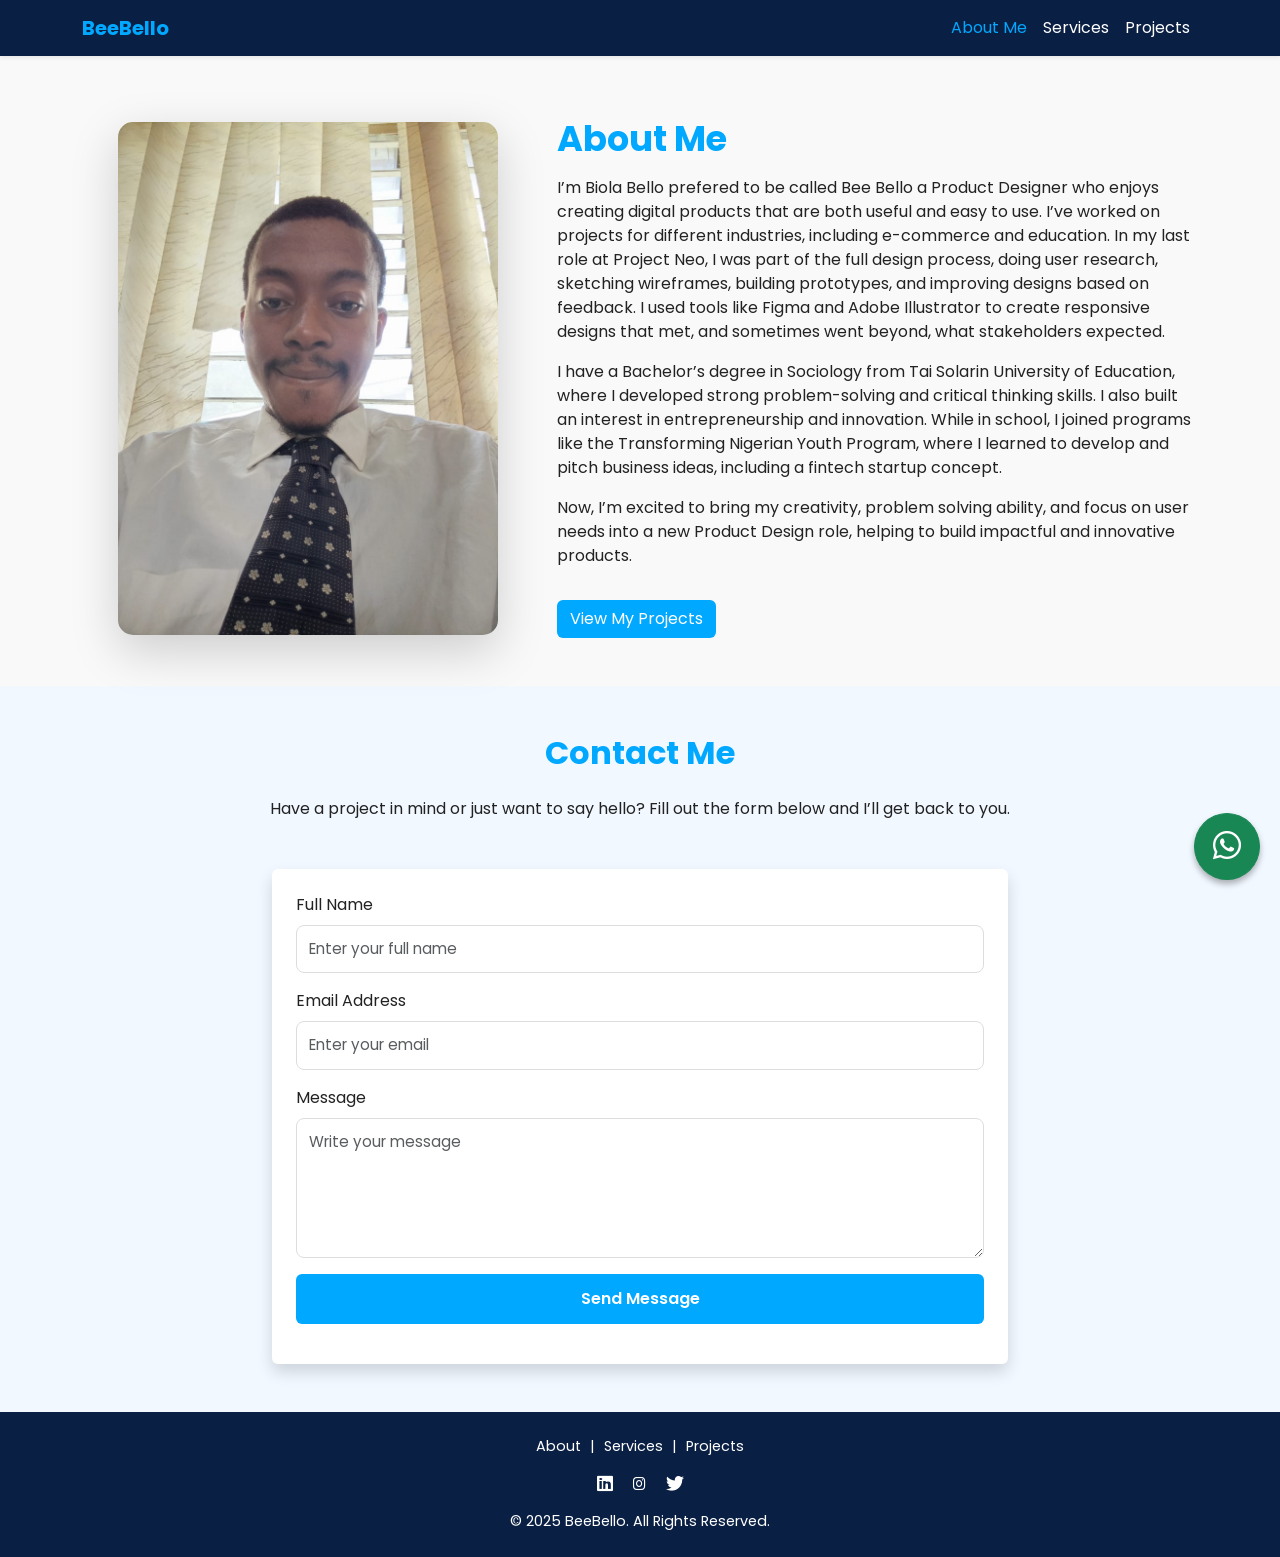
==== index.html @ 96bb9569 "push commit" ====
<!DOCTYPE html>
<html lang="en">
  <head>
    <meta charset="UTF-8" />
    <meta name="viewport" content="width=device-width, initial-scale=1.0" />
    <title>About Me</title>

    <link
      href="https://cdn.jsdelivr.net/npm/bootstrap@5.3.2/dist/css/bootstrap.min.css"
      rel="stylesheet"
    />

    <link
      href="https://fonts.googleapis.com/css2?family=Poppins:wght@400;600;700&display=swap"
      rel="stylesheet"
    />

    <link
      rel="stylesheet"
      href="https://cdnjs.cloudflare.com/ajax/libs/font-awesome/6.4.2/css/all.min.css"
    />

    <link rel="stylesheet" href="./style.css" />
  </head>
  <body>
    <!-- Navbar -->
    <nav
      class="navbar navbar-expand-lg bg-navy navbar-dark fixed-top shadow-sm animate-fade"
    >
      <div class="container">
        <a class="navbar-brand fw-bold" href="index.html">BeeBello</a>
        <button
          class="navbar-toggler"
          type="button"
          data-bs-toggle="collapse"
          data-bs-target="#navbarNav"
        >
          <span class="navbar-toggler-icon"></span>
        </button>
        <div class="collapse navbar-collapse" id="navbarNav">
          <ul class="navbar-nav ms-auto">
            <li class="nav-item">
              <a class="nav-link active" href="index.html">About Me</a>
            </li>
            <li class="nav-item">
              <a class="nav-link" href="services.html">Services</a>
            </li>
            <li class="nav-item">
              <a class="nav-link" href="projects.html">Projects</a>
            </li>
          </ul>
        </div>
      </div>
    </nav>

    <!-- Hero / About Section -->
    <section class="hero-section container py-5">
      <div class="row align-items-center">
        <div class="col-md-5 text-center mb-4 mb-md-0">
          <img
            src="./Assets/bello.jpeg"
            alt="Profile Image"
            class="profile-img shadow-lg animate-image"
          />
        </div>

        <div class="col-md-7 animate-text">
          <h1 class="fw-bold accent mb-3">About Me</h1>
          <p>
            I’m Biola Bello prefered to be called Bee Bello a Product Designer
            who enjoys creating digital products that are both useful and easy
            to use. I’ve worked on projects for different industries, including
            e-commerce and education. In my last role at Project Neo, I was part
            of the full design process, doing user research, sketching
            wireframes, building prototypes, and improving designs based on
            feedback. I used tools like Figma and Adobe Illustrator to create
            responsive designs that met, and sometimes went beyond, what
            stakeholders expected.
          </p>
          <p>
            I have a Bachelor’s degree in Sociology from Tai Solarin University
            of Education, where I developed strong problem-solving and critical
            thinking skills. I also built an interest in entrepreneurship and
            innovation. While in school, I joined programs like the Transforming
            Nigerian Youth Program, where I learned to develop and pitch
            business ideas, including a fintech startup concept.
          </p>
          <p>
            Now, I’m excited to bring my creativity, problem solving ability,
            and focus on user needs into a new Product Design role, helping to
            build impactful and innovative products.
          </p>
          <a href="projects.html" class="btn btn-sky mt-3 animate-btn"
            >View My Projects</a
          >
        </div>
      </div>
    </section>

    <section class="contact-section py-5">
      <div class="container">
        <h2 class="text-center fw-bold accent mb-4 animate-fade">Contact Me</h2>
        <p class="text-center mb-5 animate-text">
          Have a project in mind or just want to say hello? Fill out the form
          below and I’ll get back to you.
        </p>

        <div class="row justify-content-center">
          <div class="col-md-8">
            <form
              id="contactForm"
              action="https://formspree.io/f/meolygzr"
              method="POST"
              class="p-4 bg-white shadow rounded animate-fade"
            >
              <div class="mb-3 contact-animate delay-1">
                <label for="name" class="form-label">Full Name</label>
                <input
                  type="text"
                  class="form-control"
                  id="name"
                  name="name"
                  placeholder="Enter your full name"
                />
              </div>
              <div class="mb-3 contact-animate delay-2">
                <label for="email" class="form-label">Email Address</label>
                <input
                  type="email"
                  class="form-control"
                  id="email"
                  name="email"
                  placeholder="Enter your email"
                />
              </div>
              <div class="mb-3 contact-animate delay-3">
                <label for="message" class="form-label">Message</label>
                <textarea
                  class="form-control"
                  id="message"
                  name="message"
                  rows="5"
                  placeholder="Write your message"
                ></textarea>
              </div>
              <div class="contact-animate delay-4">
                <button
                  type="submit"
                  id="sendBtn"
                  class="btn btn-sky w-100 animate-btn"
                >
                  Send Message
                </button>
              </div>
              <p id="status" class="mt-3 text-center fw-bold"></p>
            </form>
          </div>
        </div>
      </div>
    </section>

    <!-- Footer -->
    <footer class="bg-navy text-white py-4 animate-fade">
      <div class="container text-center">
        <div class="mb-3">
        <a href="index.html" class="footer-link">About</a> |
        <a href="services.html" class="footer-link">Services</a> |
        <a href="projects.html" class="footer-link">Projects</a>
      </div>

      <div class="mb-3">
        <a
          href="https://www.linkedin.com/in/biola-bello-b23718377"
          class="text-white me-3"
          ><i class="fab fa-linkedin fa-lg"></i
        ></a>
        <a
          href="https://www.instagram.com/biola.bello.ui.uxdesigner"
          class="text-white me-3"
          ><i class="fa-brands fa-instagram"></i
        ></a>
        <a
          href="https://x.com/BeeBelloUIUX?t=cRKrsUd9hAx5sqGQGVf1DA&s=09"
          class="text-white"
          ><i class="fab fa-twitter fa-lg"></i
        ></a>
      </div>
      <div>&copy; 2025 BeeBello. All Rights Reserved.</div>
      </div>
    </footer>

    <a
      href="https://wa.me/2349042967040"
      target="_blank"
      class="btn btn-success whatsapp-btn"
    >
      <i class="fab fa-whatsapp fa-2x"></i>
    </a>

    <script src="https://cdn.jsdelivr.net/npm/bootstrap@5.3.2/dist/js/bootstrap.bundle.min.js"></script>
    <script src="./index.js"></script>
  </body>
</html>
---- style.css ----
body {
  font-family: "Poppins", sans-serif;
  background: #f9f9f9;
  color: #222;
  padding-top: 70px;
}

.bg-navy {
  background-color: #0a1f44 !important;
}
.navbar-brand {
  color: #00a8ff !important;
}
.nav-link {
  color: #fff !important;
  transition: 0.3s;
}
.nav-link:hover,
.nav-link.active {
  color: #00a8ff !important;
}

.hero-section h1 {
  font-size: 2.2rem;
}
.accent {
  color: #00a8ff;
}
.profile-img {
  max-width: 100%;
  border-radius: 15px;
}

@keyframes zoomHover {
  0% {
    transform: scale(1);
  }
  50% {
    transform: scale(1.05);
  }
  100% {
    transform: scale(1);
  }
}

.profile-img {
  width: 100%;
  max-width: 380px;
  height: auto;
  border-radius: 15px;
  object-fit: cover;
  transition: transform 0.4s ease;
}

.profile-img:hover {
  animation: zoomHover 1.5s ease-in-out forwards;
}

.hero-section .col-md-5 {
  display: flex;
  justify-content: center;
  align-items: center;
}

.btn-sky {
  background: #00a8ff;
  color: #fff;
  transition: all 0.3s ease;
}
.btn-sky:hover {
  background: #007bbd;
  box-shadow: 0 0 12px #00a8ff;
}

.contact-section {
  background: #f1f8ff;
}

.contact-section form {
  border-radius: 12px;
}

.contact-section .form-control {
  border: 1px solid #ddd;
  padding: 12px;
  font-size: 0.95rem;
  border-radius: 8px;
  transition: border-color 0.3s ease;
}

.contact-section .form-control:focus {
  border-color: #00a8ff;
  box-shadow: 0 0 6px rgba(0, 168, 255, 0.4);
}

.contact-section .btn {
  font-size: 1rem;
  font-weight: 600;
  padding: 12px;
}

@keyframes slideUpFade {
  from {
    opacity: 0;
    transform: translateY(40px);
  }
  to {
    opacity: 1;
    transform: translateY(0);
  }
}

.contact-animate {
  opacity: 0;
  animation: slideUpFade 0.8s ease forwards;
}

.delay-1 {
  animation-delay: 0.3s;
}
.delay-2 {
  animation-delay: 0.6s;
}
.delay-3 {
  animation-delay: 0.9s;
}
.delay-4 {
  animation-delay: 1.2s;
}

@keyframes fadeUp {
  0% {
    opacity: 0;
    transform: translateY(30px);
  }
  100% {
    opacity: 1;
    transform: translateY(0);
  }
}

.services-grid {
  display: grid;
  grid-template-columns: repeat(2, 1fr);
  gap: 2rem;
}

@media (max-width: 768px) {
  .services-grid {
    grid-template-columns: 1fr;
  }
}

.services-grid .card {
  opacity: 0;
  animation: fadeUp 0.8s ease forwards;
  transition: transform 0.3s ease, box-shadow 0.3s ease;
  border-radius: 15px;
  padding: 1.5rem;
  text-align: center;
}

.services-grid .card:hover {
  transform: scale(1.2) rotate(5deg);
  box-shadow: 0 12px 25px rgba(0, 168, 255, 0.35);
}

.services-grid .card:nth-child(1) {
  animation-delay: 0.2s;
}
.services-grid .card:nth-child(2) {
  animation-delay: 0.4s;
}
.services-grid .card:nth-child(3) {
  animation-delay: 0.6s;
}
.services-grid .card:nth-child(4) {
  animation-delay: 0.8s;
}
.services-grid .card:nth-child(5) {
  animation-delay: 1s;
}
.services-grid .card:nth-child(6) {
  animation-delay: 1.2s;
}

.service-icon {
  font-size: 2.2rem;
  color: #00a8ff;
  transition: transform 0.3s ease, color 0.3s ease;
}

.services-grid .card:hover .service-icon {
  transform: scale(1.2) rotate(5deg);
  color: #005f99;
}

.services-grid .card h5 {
  margin-top: 0.8rem;
  font-weight: bold;
  transition: color 0.3s ease;
}

.services-grid .card:hover h5 {
  color: #00a8ff;
}

@keyframes fadeUpProject {
  0% {
    opacity: 0;
    transform: translateY(30px);
  }
  100% {
    opacity: 1;
    transform: none;
  }
}

.projects-grid {
  display: grid;
  grid-template-columns: repeat(2, 1fr);
  gap: 2rem;
}

@media (max-width: 768px) {
  .projects-grid {
    grid-template-columns: 1fr;
  }
}

.projects-grid .card {
  opacity: 0;
  animation: fadeUpProject 0.8s ease forwards;
  border-radius: 15px;
  transition: transform 0.4s ease, box-shadow 0.4s ease;
  will-change: transform;
}

.projects-grid .card:hover {
  transform: translateY(-3px) scale(1.01);
  box-shadow: 0 8px 16px rgba(0, 0, 0, 0.12);
}

.projects-grid .card:nth-child(1) {
  animation-delay: 0.2s;
}
.projects-grid .card:nth-child(2) {
  animation-delay: 0.4s;
}
.projects-grid .card:nth-child(3) {
  animation-delay: 0.6s;
}
.projects-grid .card:nth-child(4) {
  animation-delay: 0.8s;
}
.projects-grid .card:nth-child(5) {
  animation-delay: 1s;
}

footer {
  font-size: 0.9rem;
}
.footer-link {
  color: #fff;
  text-decoration: none;
  margin: 0 5px;
}
.footer-link:hover {
  color: #00a8ff;
}

@keyframes fadeInUp {
  from {
    opacity: 0;
    transform: translateY(40px);
  }
  to {
    opacity: 1;
    transform: translateY(0);
  }
}
@keyframes zoomIn {
  from {
    opacity: 0;
    transform: scale(0.8);
  }
  to {
    opacity: 1;
    transform: scale(1);
  }
}
@keyframes pulse {
  0% {
    transform: scale(1);
  }
  50% {
    transform: scale(1.05);
  }
  100% {
    transform: scale(1);
  }
}

.animate-fade {
  animation: fadeInUp 1s ease forwards;
}
.animate-image {
  animation: zoomIn 1.2s ease forwards;
}
.animate-text {
  animation: fadeInUp 1.5s ease forwards;
}
.animate-btn {
  animation: pulse 2s infinite;
}

.whatsapp-btn {
  position: fixed;
  bottom: 20px;
  right: 20px;
  border-radius: 50%;
  padding: 15px 18px;
  z-index: 1000;
  box-shadow: 0 4px 6px rgba(0, 0, 0, 0.3);
  transition: transform 0.2s;
}

.whatsapp-btn:hover {
  transform: scale(1.1);
}

@media (max-width: 576px) {
  .whatsapp-btn {
    bottom: 15px;
    right: 15px;
    padding: 12px 15px;
  }
}
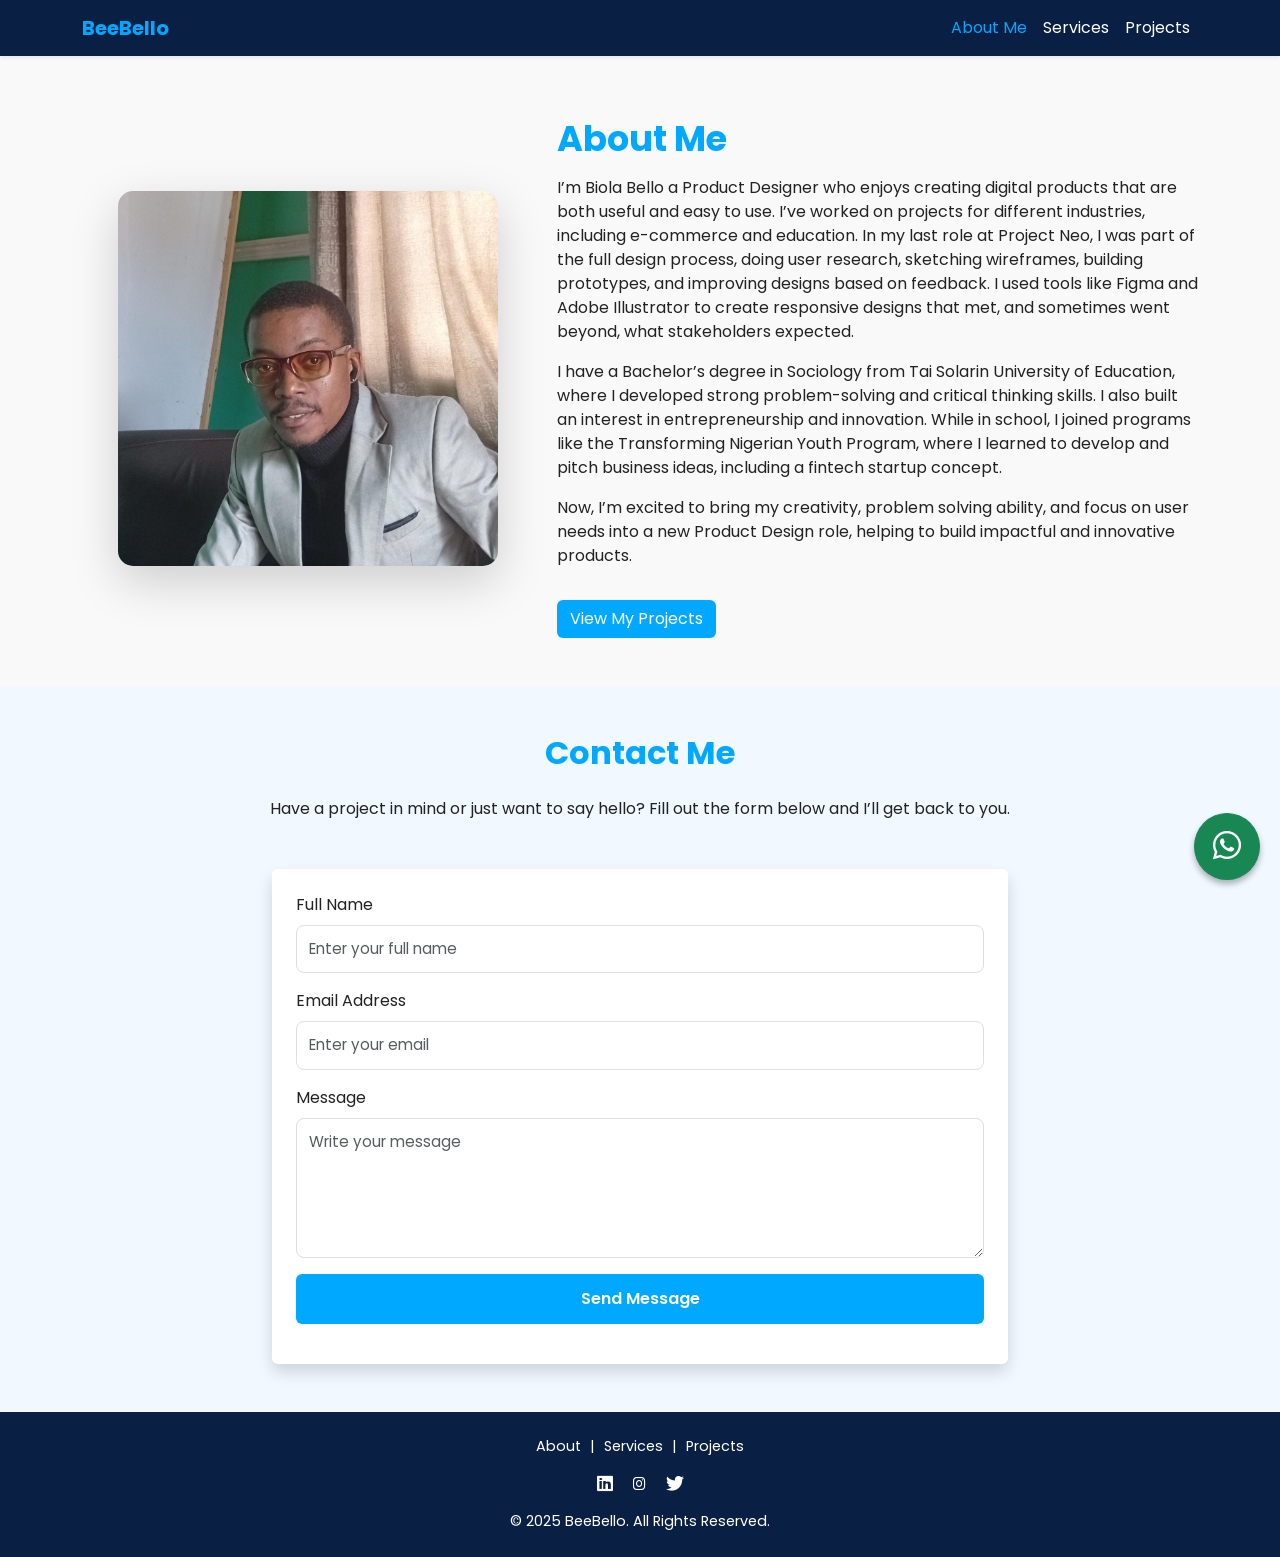
==== commit ace76f7b: "update update" ====
--- a/index.html
+++ b/index.html
@@ -58,7 +58,7 @@
       <div class="row align-items-center">
         <div class="col-md-5 text-center mb-4 mb-md-0">
           <img
-            src="./Assets/bello.jpeg"
+            src="./Assets/beeee.jpeg"
             alt="Profile Image"
             class="profile-img shadow-lg animate-image"
           />
@@ -67,7 +67,7 @@
         <div class="col-md-7 animate-text">
           <h1 class="fw-bold accent mb-3">About Me</h1>
           <p>
-            I’m Biola Bello prefered to be called Bee Bello a Product Designer
+            I’m Biola Bello a Product Designer
             who enjoys creating digital products that are both useful and easy
             to use. I’ve worked on projects for different industries, including
             e-commerce and education. In my last role at Project Neo, I was part
